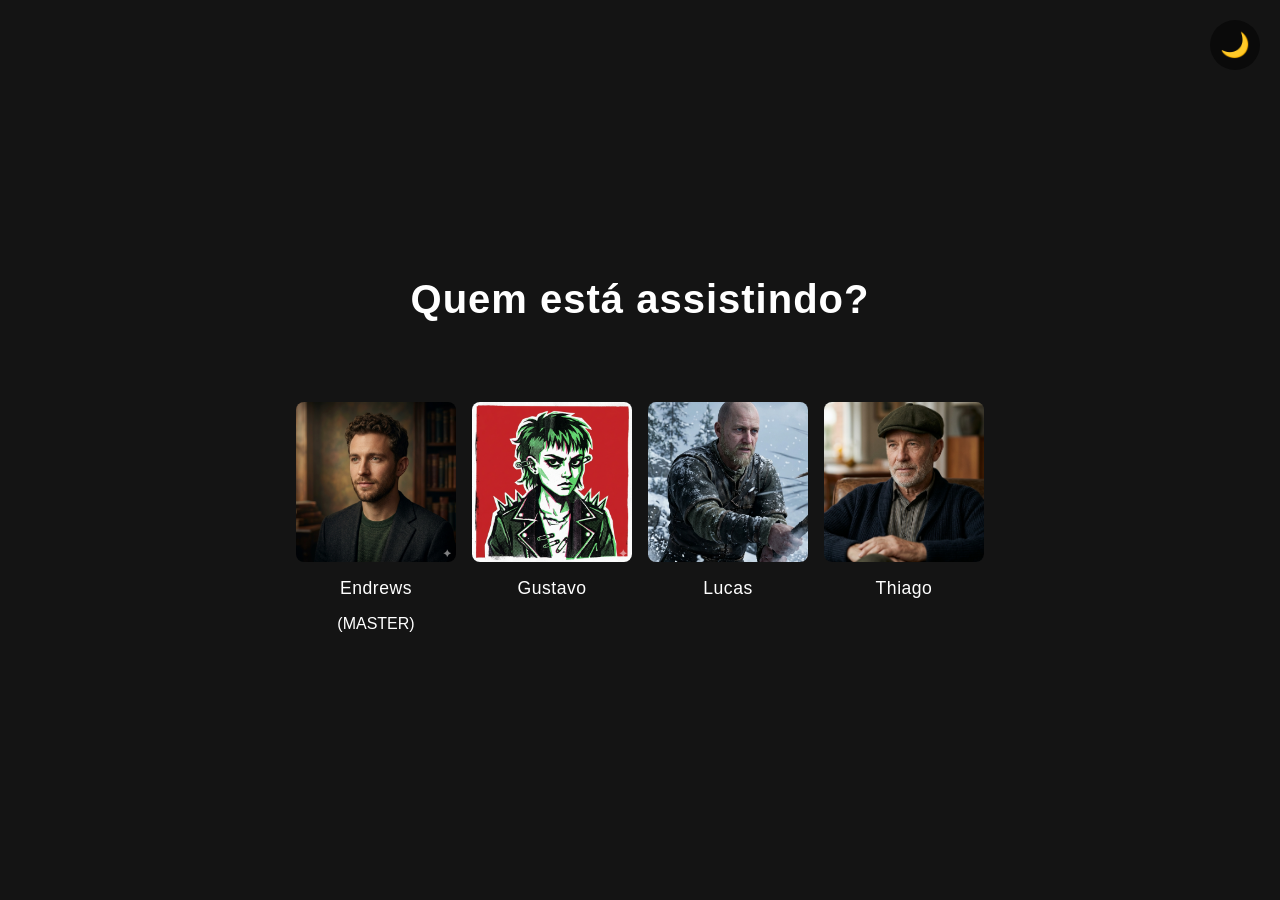
==== index.html @ f23f3c72 "Add files via upload" ====
<!DOCTYPE html>
<html lang="pt-br">
<head>
    <meta charset="UTF-8">
    <meta name="viewport" content="width=device-width, initial-scale=1.0">
    <title>Netflix</title>
    <link rel="stylesheet" href="style.css">
    <link rel="icon" href="/assets/netflix-logo.png" type="image/png">
</head>
<body>
    <button id="theme-toggle" aria-label="Alternar tema">🌙</button>
    <main>
        <h1>Quem está assistindo?</h1>
        <section aria-label="Perfis disponíveis">
            <nav class="profiles">
                <ul>
                    <li>
                        <a href="catalogo/catalogo.html" class="profile">
                            <figure>
                                <img src="/assets/perfil-1.png" alt="Imagem do Usuario Master (DONO DA CONTA)">
                                <figcaption>Endrews</figcaption>
                                <p>(MASTER)</p>
                            </figure>
                        </a>
                    </li>
                    <li>
                        <a href="catalogo/catalogo.html" class="profile">
                            <figure>
                                <img src="/assets/perfil-2.png" alt="Imagem do Primeiro usuario mais ativo na plataforma">
                                <figcaption>Gustavo</figcaption>
                            </figure>
                        </a>
                    </li>
                    <li>
                        <a href="catalogo/catalogo.html" class="profile">
                            <figure>
                                <img src="/assets/perfil-3.png" alt="Imagem do Usuario apos o primeiro mais ativo na plataforma">
                                <figcaption>Lucas</figcaption>
                            </figure>
                        </a>
                    </li>
                    <li>
                        <a href="catalogo/catalogo.html" class="profile">
                            <figure>
                                <img src="/assets/perfil-4.png" alt="Imagem do Terceiro usuario mais ativo na plataforma">
                                <figcaption>Thiago</figcaption>
                            </figure>
                        </a>
                    </li>
                </ul>
            </nav>
        </section>
    </main>
    <script src="theme.js"></script>
    <script src="/catalogo/js/index.js"></script>
    <script>
        document.addEventListener('DOMContentLoaded', () => {
            const profiles = document.querySelectorAll('.profile');
            profiles.forEach(profile => {
                profile.addEventListener('click', (e) => {
                    e.preventDefault();
                    const img = profile.querySelector('img');
                    const figcaption = profile.querySelector('figcaption');
                    if (img && figcaption) {
                        const nome = figcaption.textContent;
                        const imagem = img.src;
                        localStorage.setItem('perfilAtivoNome', nome);
                        localStorage.setItem('perfilAtivoImagem', imagem);
                    }
                    window.location.href = profile.href;
                });
            });
        });
    </script>
</body>
</html>
---- style.css ----
body {
    background: #141414;
    /* Define a cor de fundo da página */
    color: #fff;
    /* Define a cor do texto principal */
    font-family: 'Segoe UI', Arial, Helvetica, sans-serif;
    /* Define a fonte usada no site */
    margin: 0;
    /* Remove a margem padrão do body */
    min-height: 100vh;
    /* Garante que o body ocupe pelo menos toda a altura da tela */
}

#theme-toggle {
    position: fixed;
    top: 20px;
    right: 20px;
    background: rgba(0, 0, 0, 0.5);
    color: #fff;
    border: none;
    border-radius: 50%;
    width: 50px;
    height: 50px;
    font-size: 24px;
    cursor: pointer;
    z-index: 1000;
    transition: background 0.3s;
}

#theme-toggle:hover {
    background: rgba(0, 0, 0, 0.8);
}

.light-mode #theme-toggle {
    background: rgba(255, 255, 255, 0.5);
    color: #000;
}

.light-mode #theme-toggle:hover {
    background: rgba(255, 255, 255, 0.8);
}

main {
    display: flex;
    /* Usa flexbox para layout */
    flex-direction: column;
    /* Organiza os elementos em coluna */
    align-items: center;
    /* Centraliza os itens horizontalmente */
    justify-content: center;
    /* Centraliza os itens verticalmente */
    min-height: 100vh;
    /* Garante altura mínima de 100% da tela */
}

h1 {
    font-size: 2.5rem;
    /* Define o tamanho da fonte do título */
    font-weight: bold;
    /* Deixa o texto em negrito */
    margin-bottom: 5rem;
    /* Espaço abaixo do título */
    letter-spacing: 1px;
    /* Espaçamento entre letras */
}

section[aria-label="Perfis disponíveis"] {
    width: 100%;
    /* Ocupa toda a largura disponível */
    max-width: 600px;
    /* Limita a largura máxima */
    display: flex;
    /* Usa flexbox */
    justify-content: center;
    /* Centraliza os perfis */
}

nav.profiles {
    display: flex;
    /* Usa flexbox para os perfis */
    gap: 5rem;
    /* Espaço entre os perfis */
}

ul {
    list-style: none; /* Remove o ponto dos itens da lista */
    padding: 0; /* Remove o padding padrão */
    margin: 0; /* Remove a margem padrão */
    display: flex; /* Usa flexbox para os itens */
    justify-content: center; /* Centraliza os itens */
    gap: 1rem; /* Espaço entre os itens */
}

.profile {
    text-decoration: none;
    /* Remove sublinhado dos links */
    color: #fff;
    /* Cor do texto dos links */
    transition: transform 0.2s, box-shadow 0.2s;
    /* Suaviza animações de transformação e sombra */
}

figure {
    margin: 0;
    /* Remove margem padrão */
    display: flex;
    /* Usa flexbox */
    flex-direction: column;
    /* Organiza em coluna */
    align-items: center;
    /* Centraliza itens */
}

img {
    width: 150px;
    /* Largura da imagem */
    height: 150px;
    /* Altura da imagem */
    border-radius: 8px;
    /* Bordas arredondadas */
    object-fit: cover;
    /* Mantém proporção da imagem */
    margin-bottom: 0.5rem;
    /* Espaço abaixo da imagem */
    background: #222;
    /* Cor de fundo da imagem */
    display: block;
    /* Exibe como bloco */
    border: 1px transparent;
    /* Borda inicial invisível */
}

img:hover {
    border: 1px solid #fff;
    /* Borda branca ao passar o mouse */
}

figcaption {
    font-size: 1.1rem;
    /* Tamanho da fonte da legenda */
    font-weight: 500;
    /* Peso da fonte */
    margin-top: 0.5rem;
    /* Espaço acima da legenda */
    letter-spacing: 0.5px;
    /* Espaçamento entre letras */
}

/* Light mode */
body.light-mode {
    background: #f5f5f5; /* Cor de fundo clara */
    color: #222; /* Cor do texto escura */
}

.light-mode .profile {
    color: #222; /* Links escuros */
}

.light-mode img {
    background: #eee; /* Fundo claro para imagens */
    border: 1px solid #ccc; /* Borda clara */
}

.light-mode img:hover {
    border: 1px solid #222; /* Borda escura ao passar o mouse */
}

/* Responsividade para tablets e celulares */
@media (max-width: 1200px) {
    section[aria-label="Perfis disponíveis"] {
        max-width: 100%;
        /* Remove limite de largura */
        padding: 0 1rem;
        /* Adiciona espaçamento lateral */
    }

    nav.profiles {
        gap: 1rem;
        /* Reduz espaço entre perfis */
    }

    img {
        width: 120px;
        /* Reduz tamanho da imagem */
        height: 120px;
    }

    h1 {
        font-size: 2rem;
        /* Reduz tamanho do título */
    }
}

@media (max-width: 600px) {
    main {
        /* aumenta a margem superior para dar mais espaço em telas pequenas */
        margin-top: 6rem;

        min-height: auto;
        /* Remove altura mínima */
        padding: 2rem 0;
    }

    nav.profiles {
        flex-direction: row;
        /* Perfis lado a lado */
        justify-content: center;
        /* Centraliza */
    }

    ul {
        gap: 4rem;
        /* Espaço entre itens */
    }

    img {
        width: 100px;
        /* Imagem menor para mobile */
        height: 100px;
    }
}

@media (min-width: 901px) {
    nav.profiles {
        flex-direction: row; /* Perfis na horizontal em telas grandes */
        align-items: center;
    }

    img {
        width: 160px;
        /* Imagem maior */
        height: 160px;
    }

    h1 {
        font-size: 2.5rem;
        /* Título padrão */
    }

    figcaption {
        font-size: 1.1rem;
        /* Legenda padrão */
    }
}
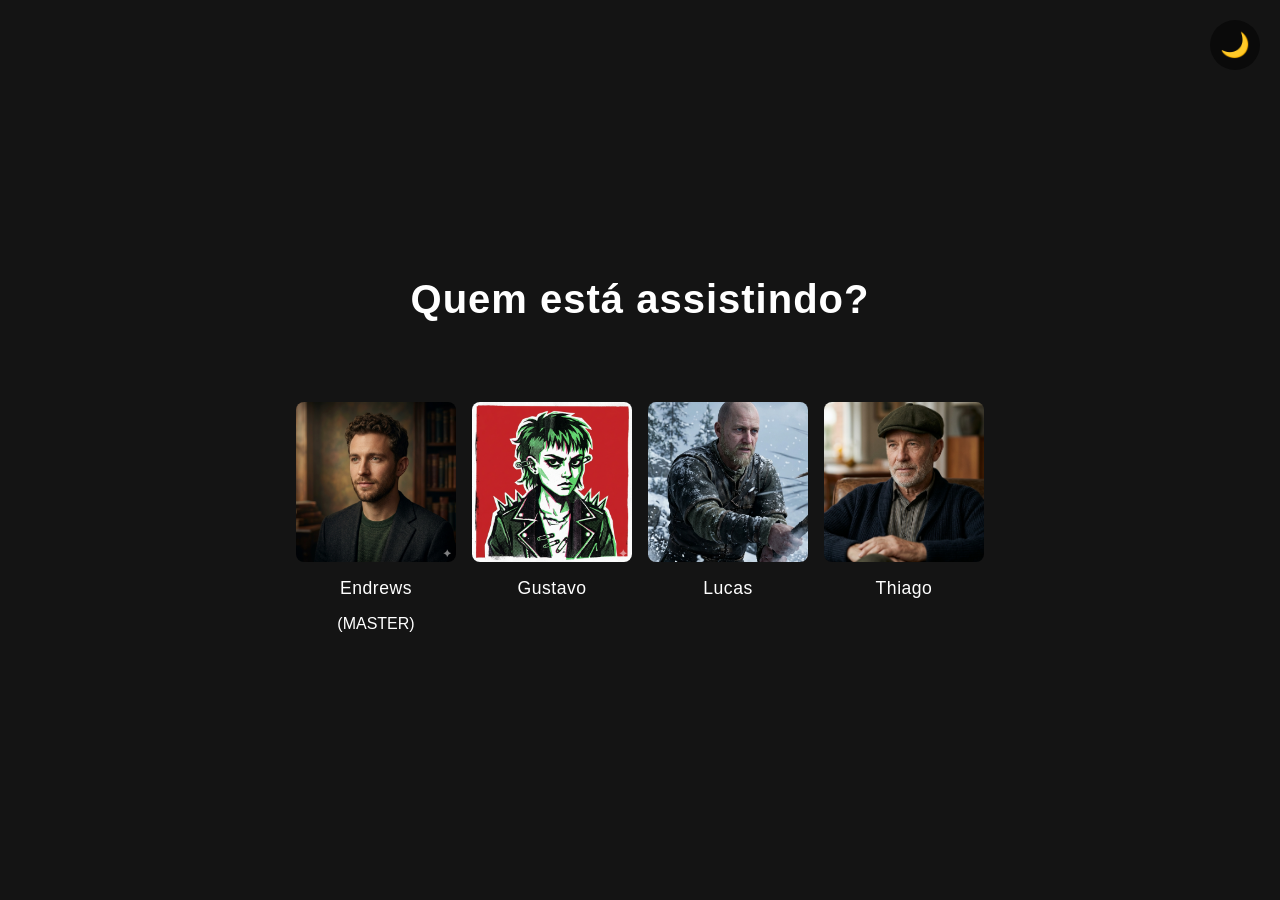
==== commit c0df48e0: "Add files via upload" ====
--- a/index.html
+++ b/index.html
@@ -5,7 +5,7 @@
     <meta name="viewport" content="width=device-width, initial-scale=1.0">
     <title>Netflix</title>
     <link rel="stylesheet" href="style.css">
-    <link rel="icon" href="/assets/netflix-logo.png" type="image/png">
+    <link rel="icon" href="./assets/netflix-logo.png" type="image/png">
 </head>
 <body>
     <button id="theme-toggle" aria-label="Alternar tema">🌙</button>
@@ -15,34 +15,34 @@
             <nav class="profiles">
                 <ul>
                     <li>
-                        <a href="catalogo/catalogo.html" class="profile">
+                        <a href="./catalogo/catalogo.html" class="profile">
                             <figure>
-                                <img src="/assets/perfil-1.png" alt="Imagem do Usuario Master (DONO DA CONTA)">
+                                <img src="./assets/perfil-1.png" alt="Imagem do Usuario Master (DONO DA CONTA)">
                                 <figcaption>Endrews</figcaption>
                                 <p>(MASTER)</p>
                             </figure>
                         </a>
                     </li>
                     <li>
-                        <a href="catalogo/catalogo.html" class="profile">
+                        <a href="./catalogo/catalogo.html" class="profile">
                             <figure>
-                                <img src="/assets/perfil-2.png" alt="Imagem do Primeiro usuario mais ativo na plataforma">
+                                <img src="./assets/perfil-2.png" alt="Imagem do Primeiro usuario mais ativo na plataforma">
                                 <figcaption>Gustavo</figcaption>
                             </figure>
                         </a>
                     </li>
                     <li>
-                        <a href="catalogo/catalogo.html" class="profile">
+                        <a href="./catalogo/catalogo.html" class="profile">
                             <figure>
-                                <img src="/assets/perfil-3.png" alt="Imagem do Usuario apos o primeiro mais ativo na plataforma">
+                                <img src="./assets/perfil-3.png" alt="Imagem do Usuario apos o primeiro mais ativo na plataforma">
                                 <figcaption>Lucas</figcaption>
                             </figure>
                         </a>
                     </li>
                     <li>
-                        <a href="catalogo/catalogo.html" class="profile">
+                        <a href="./catalogo/catalogo.html" class="profile">
                             <figure>
-                                <img src="/assets/perfil-4.png" alt="Imagem do Terceiro usuario mais ativo na plataforma">
+                                <img src="./assets/perfil-4.png" alt="Imagem do Terceiro usuario mais ativo na plataforma">
                                 <figcaption>Thiago</figcaption>
                             </figure>
                         </a>
@@ -52,13 +52,12 @@
         </section>
     </main>
     <script src="theme.js"></script>
-    <script src="/catalogo/js/index.js"></script>
+    <script src="./catalogo/js/index.js"></script>
     <script>
         document.addEventListener('DOMContentLoaded', () => {
             const profiles = document.querySelectorAll('.profile');
             profiles.forEach(profile => {
                 profile.addEventListener('click', (e) => {
-                    e.preventDefault();
                     const img = profile.querySelector('img');
                     const figcaption = profile.querySelector('figcaption');
                     if (img && figcaption) {
@@ -67,7 +66,6 @@
                         localStorage.setItem('perfilAtivoNome', nome);
                         localStorage.setItem('perfilAtivoImagem', imagem);
                     }
-                    window.location.href = profile.href;
                 });
             });
         });
--- a/style.css
+++ b/style.css
@@ -193,9 +193,8 @@
 
 @media (max-width: 600px) {
     main {
-        /* aumenta a margem superior para dar mais espaço em telas pequenas */
         margin-top: 6rem;
-
+        /* Aumenta a margem superior para dar mais espaço em telas pequenas */
         min-height: auto;
         /* Remove altura mínima */
         padding: 2rem 0;
